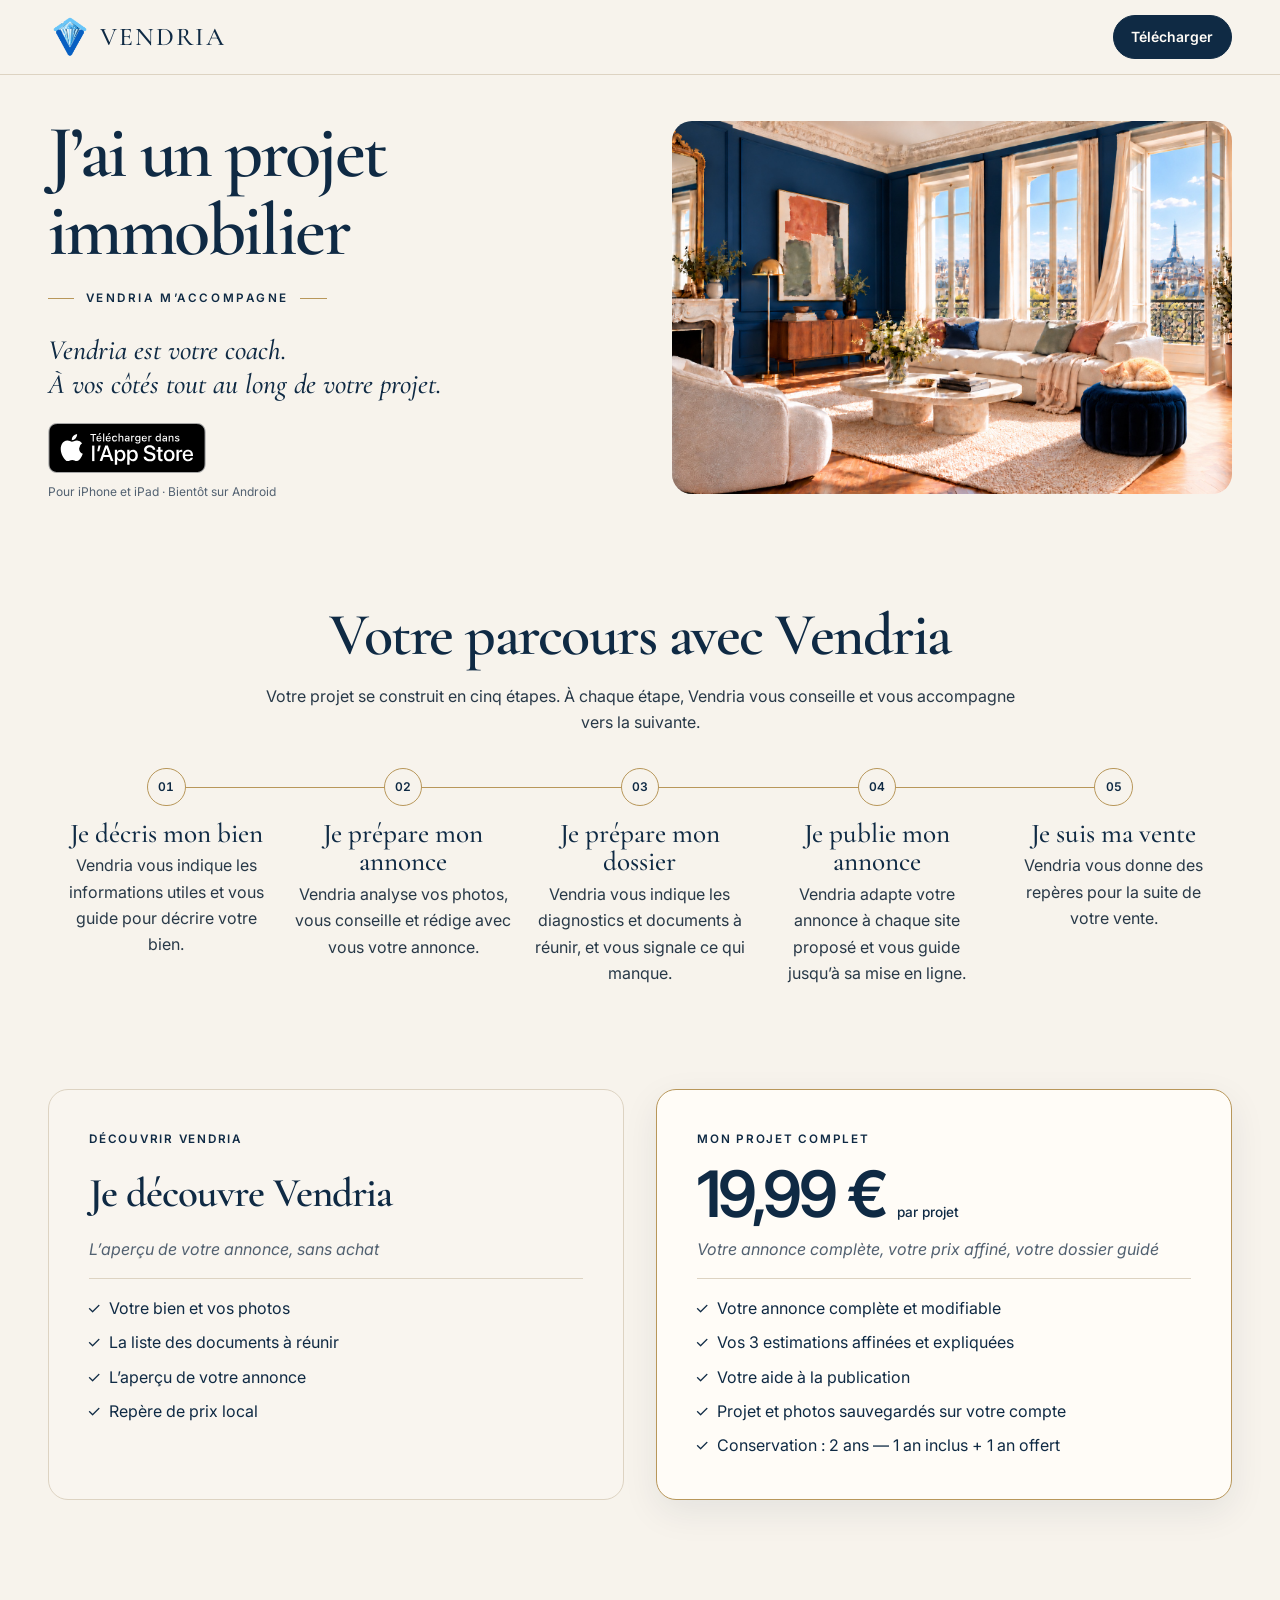
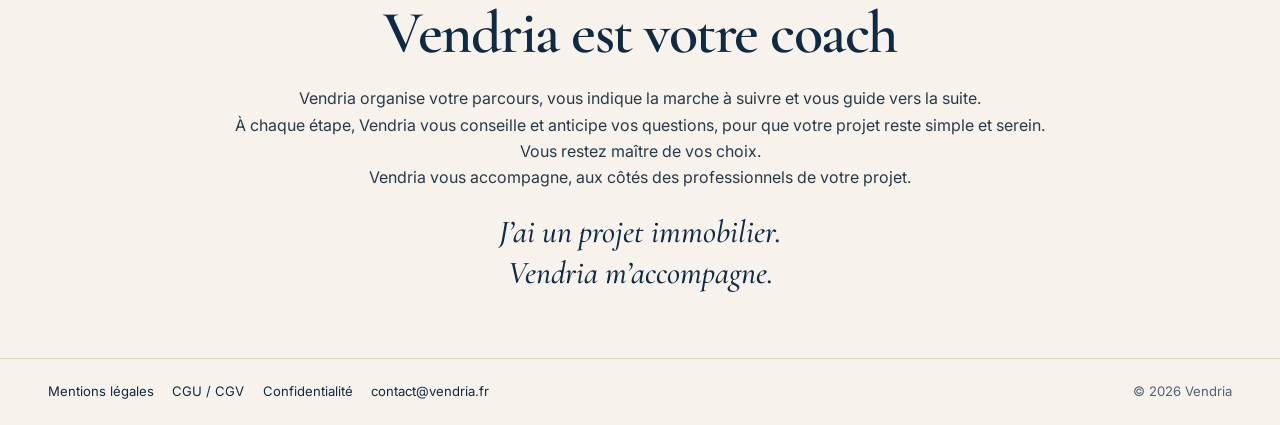
==== index.html @ ad941937 "Formules : harmoniser les promesses" ====
<!doctype html>
<html lang="fr">
<head>
  <meta charset="utf-8">
  <meta name="viewport" content="width=device-width, initial-scale=1">
  <meta name="description" content="Vendria est votre coach, à vos côtés tout au long de votre projet immobilier : description du bien, annonce, dossier et publication.">
  <title>Vendria · J’ai un projet immobilier, Vendria m’accompagne</title>
  <meta property="og:type" content="website">
  <meta property="og:title" content="Vendria · J’ai un projet immobilier, Vendria m’accompagne">
  <meta property="og:description" content="Vendria est votre coach, à vos côtés tout au long de votre projet immobilier : description du bien, annonce, dossier et publication.">
  <meta name="twitter:card" content="summary">
  <meta name="twitter:title" content="Vendria · J’ai un projet immobilier, Vendria m’accompagne">
  <meta name="twitter:description" content="Vendria est votre coach, à vos côtés tout au long de votre projet immobilier : description du bien, annonce, dossier et publication.">
  <link rel="icon" href="favicon.ico" sizes="any">
  <link rel="icon" type="image/png" sizes="32x32" href="favicon-32.png">
  <link rel="icon" type="image/png" sizes="180x180" href="favicon-180.png">
  <link rel="apple-touch-icon" sizes="180x180" href="apple-touch-icon.png">
  <link rel="stylesheet" href="style.css">
</head>
<body>
  <header class="site-header">
    <div class="shell header-inner">
      <a class="wordmark" href="index.html" aria-label="Vendria — Accueil"><img src="logo-vendria.png" width="44" height="44" alt=""><span>VENDRIA</span></a>
      <a class="download-link" href="https://apps.apple.com/fr/app/vendria-immobilier/id6817850161">Télécharger</a>
    </div>
  </header>

  <main>
    <section class="hero shell" aria-labelledby="hero-title">
      <div class="hero-copy">
        <h1 id="hero-title">J’ai un projet immobilier</h1>
        <p class="eyebrow hero-signature">Vendria m’accompagne</p>
        <p class="tagline">Vendria est votre coach.<br>À vos côtés tout au long de votre projet.</p>
        <a class="store-badge" href="https://apps.apple.com/fr/app/vendria-immobilier/id6817850161">
          <img src="app-store-fr.svg" width="158" height="50" alt="Télécharger dans l’App Store">
        </a>
        <p class="availability">Pour iPhone et iPad <span aria-hidden="true">·</span> Bientôt sur Android</p>
      </div>
      <img class="hero-photo" src="photo-accueil.jpg" width="1536" height="1024" alt="" fetchpriority="high">
    </section>

    <!-- Référentiel Vendria : ces 5 intitulés et phrases doivent rester identiques à ceux de l'application. Ne pas les modifier sur le site seul. -->
    <section class="shell steps" aria-labelledby="steps-title">
      <h2 id="steps-title">Votre parcours avec Vendria</h2>
      <p class="steps-intro">Votre projet se construit en cinq étapes. À chaque étape, Vendria vous conseille et vous accompagne vers la suivante.</p>
      <ol class="timeline" role="list">
        <li><span class="step-number" aria-hidden="true">01</span><h3>Je décris mon bien</h3><p>Vendria vous indique les informations utiles et vous guide pour décrire votre bien.</p></li>
        <li><span class="step-number" aria-hidden="true">02</span><h3>Je prépare mon annonce</h3><p>Vendria analyse vos photos, vous conseille et rédige avec vous votre annonce.</p></li>
        <li><span class="step-number" aria-hidden="true">03</span><h3>Je prépare mon dossier</h3><p>Vendria vous indique les diagnostics et documents à réunir, et vous signale ce qui manque.</p></li>
        <li><span class="step-number" aria-hidden="true">04</span><h3>Je publie mon annonce</h3><p>Vendria adapte votre annonce à chaque site proposé et vous guide jusqu’à sa mise en ligne.</p></li>
        <li><span class="step-number" aria-hidden="true">05</span><h3>Je suis ma vente</h3><p>Vendria vous donne des repères pour la suite de votre vente.</p></li>
      </ol>
    </section>

    <section class="shell offer" aria-label="Tarif">
      <div class="offer-card">
        <p class="eyebrow">Découvrir Vendria</p>
        <h2 class="offer-title">Je découvre Vendria</h2>
        <p class="offer-subtitle"><em>L’aperçu de votre annonce, sans achat</em></p>
        <ul class="offer-list" role="list">
          <li>Votre bien et vos photos</li>
          <li>La liste des documents à réunir</li>
          <li>L’aperçu de votre annonce</li>
          <li>Repère de prix local</li>
        </ul>
      </div>
      <div class="offer-card offer-card-premium">
        <p class="eyebrow">Mon projet complet</p>
        <h2 class="offer-title price">19,99&nbsp;€ <span>par projet</span></h2>
        <p class="offer-subtitle"><em>Votre annonce complète, votre prix affiné, votre dossier guidé</em></p>
        <ul class="offer-list" role="list">
          <li>Votre annonce complète et modifiable</li>
          <li>Vos 3 estimations affinées et expliquées</li>
          <li>Votre aide à la publication</li>
          <li>Projet et photos sauvegardés sur votre compte</li>
          <li>Conservation : 2 ans — 1 an inclus + 1 an offert</li>
        </ul>
      </div>
    </section>
    <section class="shell coach" aria-labelledby="coach-title">
      <h2 id="coach-title">Vendria est votre coach</h2>
      <p>Vendria organise votre parcours, vous indique la marche à suivre et vous guide vers la suite.<br>
      À chaque étape, Vendria vous conseille et anticipe vos questions, pour que votre projet reste simple et serein.<br>
      Vous restez maître de vos choix.<br>
      Vendria vous accompagne, aux côtés des professionnels de votre projet.</p>
      <p class="coach-signature">J’ai un projet immobilier.<br>Vendria m’accompagne.</p>
    </section>
  </main>

  <footer class="site-footer">
    <div class="shell footer-inner">
      <nav aria-label="Informations légales">
        <a href="mentions-legales.html">Mentions légales</a>
        <a href="cgu-cgv.html">CGU / CGV</a>
        <a href="confidentialite.html">Confidentialité</a>
        <a href="mailto:contact@vendria.fr">contact@vendria.fr</a>
      </nav>
      <p>© 2026 Vendria</p>
    </div>
  </footer>
</body>
</html>
---- style.css ----
@import url('https://fonts.googleapis.com/css2?family=Cormorant+Garamond:ital,wght@0,500;0,600;0,700;1,500&family=Inter:wght@400;500;600&display=swap');

@font-face { font-family: "Cormorant App"; src: url("assets/fonts/CormorantGaramond.ttf") format("truetype"); font-weight: 300 700; font-style: normal; font-display: swap; }

:root {
  color-scheme: light;
  --ivory: #f7f3ec;
  --paper: #fffcf7;
  --navy: #0f2a44;
  --ink: #283948;
  --muted: #526171;
  --gold: #b8975a;
  --line: #ddd3c2;
  --serif: "Cormorant Garamond", Georgia, serif;
  --sans: "Inter", system-ui, sans-serif;
  --radius: 1.25rem;
  --shadow: 0 12px 36px rgb(15 42 68 / 8%);
}

*, *::before, *::after { box-sizing: border-box; }

body {
  display: flex;
  min-height: 100vh;
  flex-direction: column;
  margin: 0;
  color: var(--ink);
  background: var(--ivory);
  font: 1rem/1.65 var(--sans);
}

main { flex: 1; }

h1, h2, h3 {
  margin: 0;
  color: var(--navy);
  font: 600 2rem/1.05 var(--serif);
}

h1 { font-size: clamp(2.65rem, 6vw, 4.65rem); letter-spacing: -.035em; text-wrap: balance; }
h2 { font-size: clamp(2.45rem, 5vw, 3.75rem); letter-spacing: -.025em; }
p { margin: 0; }

a {
  color: var(--navy);
  text-underline-offset: .2em;
}

a:focus-visible {
  outline: 2px solid var(--navy);
  outline-offset: 4px;
}

.shell {
  width: min(100% - 2rem, 74rem);
  margin-inline: auto;
}

.site-header { border-bottom: 1px solid var(--line); }

.header-inner, .footer-inner {
  display: flex;
  flex-wrap: wrap;
  align-items: center;
  justify-content: space-between;
  gap: .75rem 1.5rem;
}

.header-inner { min-height: 4.6rem; padding-block: .55rem; }

.wordmark {
  font: 700 2.45rem/1 var(--serif);
  letter-spacing: -.065em;
  text-decoration: none;
}

.download-link {
  display: inline-flex;
  align-items: center;
  min-height: 2.75rem;
  padding: .4rem 1.1rem;
  border: 1px solid var(--navy);
  border-radius: 999px;
  background: var(--navy);
  color: var(--paper);
  font-size: .875rem;
  font-weight: 600;
  text-decoration: none;
}

.download-link:hover { background: #214360; }

.hero {
  display: grid;
  gap: clamp(2rem, 5vw, 4.5rem);
  margin-top: clamp(1.25rem, 3vw, 2.75rem);
}

.hero-copy { min-width: 0; }

.hero-photo {
  display: block;
  width: 100%;
  height: auto;
  border-radius: var(--radius);
  background: #e7e0d5;
  aspect-ratio: auto 3 / 2;
}

.legal {
  border: 1px solid var(--line);
  border-radius: var(--radius);
  box-shadow: var(--shadow);
}

.eyebrow {
  display: flex;
  align-items: center;
  gap: .7rem;
  margin-bottom: .8rem;
  color: var(--navy);
  font-size: .73rem;
  font-weight: 600;
  letter-spacing: .15em;
  text-transform: uppercase;
}

.eyebrow::before, .hero-signature::after {
  content: "";
  width: 1.65rem;
  height: 1px;
  background: var(--gold);
}

.hero-signature {
  margin-top: 1.25rem;
  letter-spacing: .22em;
}

.offer-card .eyebrow::before { content: none; }

.tagline {
  max-width: 37ch;
  margin: 1.5rem 0 1.35rem;
  font: italic 500 clamp(1.35rem, 2.5vw, 1.75rem)/1.23 var(--serif);
  color: var(--navy);
}

.store-badge {
  display: inline-flex;
  vertical-align: top;
  border-radius: .45rem;
}

.store-badge img { display: block; object-fit: contain; }

.availability { margin-top: .55rem; color: var(--muted); font-size: .75rem; }

.steps, .offer { margin-block: clamp(3.25rem, 8vw, 6.5rem); }

.timeline {
  display: grid;
  list-style: none;
  margin: 1.75rem 0 0;
  padding: 0;
}

.timeline li {
  position: relative;
  min-width: 0;
  min-height: 4.75rem;
  padding: .05rem 0 1.25rem 3.25rem;
}

.timeline li:not(:last-child)::before {
  content: "";
  position: absolute;
  top: 1.2rem;
  bottom: -1.2rem;
  left: 1.2rem;
  width: 1px;
  background: var(--gold);
}

.step-number {
  position: absolute;
  top: 0;
  left: 0;
  display: grid;
  place-items: center;
  width: 2.4rem;
  height: 2.4rem;
  border: 1px solid var(--gold);
  border-radius: 50%;
  background: var(--ivory);
  color: var(--navy);
  font-size: .75rem;
  font-weight: 600;
  font-variant-numeric: tabular-nums;
}

.timeline h3 { font-size: 1.7rem; }
.timeline p { margin-top: .25rem; color: var(--muted); font-size: .875rem; }

.offer {
  display: grid;
  gap: clamp(1rem, 2.5vw, 2rem);
}

.offer-card {
  padding: clamp(1.25rem, 4vw, 2.5rem);
  border: 1px solid var(--line);
  border-radius: var(--radius);
  background: rgb(255 252 247 / 25%);
}

.offer-card-premium {
  border-color: var(--gold);
  background: var(--paper);
  box-shadow: var(--shadow);
}

.offer-title { font-size: clamp(2rem, 3.2vw, 2.8rem); }

.price {
  font: 600 clamp(2.8rem, 6vw, 4rem)/1 var(--sans);
  letter-spacing: -.045em;
}

.price { font-variant-numeric: lining-nums; }

.price span { font: 500 .85rem var(--sans); letter-spacing: 0; }

.offer-subtitle { margin-top: .6rem; }
.offer-subtitle em { color: var(--muted); }

.offer-list {
  display: grid;
  gap: .5rem;
  margin: 1rem 0 0;
  padding: 1rem 0 0 1.25rem;
  border-top: 1px solid var(--line);
  color: var(--navy);
  list-style-type: "✓ ";
}

.offer-detail { margin-top: 1rem; color: var(--muted); }

.site-footer { border-top: 1px solid var(--line); }

.footer-inner {
  padding-block: 1.4rem;
  color: var(--muted);
  font-size: .82rem;
}

.footer-inner nav { display: flex; flex-wrap: wrap; gap: .4rem 1.15rem; }
.footer-inner a { text-decoration: none; }
.footer-inner a:hover, .footer-inner [aria-current="page"] { text-decoration: underline; }

.legal {
  width: min(100% - 2rem, 53rem);
  margin: clamp(1.25rem, 5vw, 4rem) auto clamp(3rem, 7vw, 5rem);
  padding: clamp(1.25rem, 5vw, 3.75rem);
  background: var(--paper);
  overflow-wrap: anywhere;
}

.legal h1 { font-size: clamp(2.4rem, 6vw, 4rem); }
.legal h2 {
  margin: 2rem 0 .6rem;
  padding-top: 1rem;
  border-top: 1px solid var(--line);
  font-size: clamp(1.7rem, 4vw, 2.2rem);
}

.legal p + p, .legal h1 + p { margin-top: .75rem; }
.legal li + li { margin-top: .5rem; }
.legal ol, .legal ul { padding-inline-start: 1.35rem; }
.legal address { font-style: normal; }
.legal .date { color: var(--muted); font: italic 500 1.35rem/1.25 var(--serif); }

@media (min-width: 54rem) {
  .shell { width: min(100% - 4rem, 74rem); }

  .hero {
    grid-template-columns: repeat(2, minmax(0, 1fr));
    align-items: center;
  }

  .timeline { grid-template-columns: repeat(5, minmax(0, 1fr)); margin-top: 2rem; }
  .timeline li { padding: 3.25rem .65rem 0 0; }
  .timeline li:not(:last-child)::before { inset: 1.2rem -1.2rem auto 1.2rem; width: auto; height: 1px; }
  .offer { grid-template-columns: repeat(2, minmax(0, 1fr)); }

  .offer-title { min-height: 4rem; align-content: center; }
}

/* Marque identique à la signature de l’application. */
.wordmark { display: inline-flex; align-items: center; gap: 8px; font: 500 1.6rem/1 "Cormorant App", Georgia, serif; letter-spacing: 2px; }
.wordmark img { display: block; object-fit: contain; }
.steps { text-align: center; }
.steps-intro { max-width: 48rem; margin: 1rem auto 0; }
.timeline h3 { font-weight: 500; }
.timeline p { font-weight: 400; font-size: 1rem; color: var(--ink); }
.coach { text-align: center; max-width: 52rem; margin-block: 3rem 4rem; }
.coach > p { margin-top: 1.25rem; }
.coach-signature { font: italic 500 clamp(1.5rem, 3vw, 2rem)/1.3 var(--serif); color: var(--navy); }
@media (min-width: 54rem) {
  .timeline li { padding-inline: .65rem; }
  .step-number { left: calc(50% - 1.2rem); }
  .timeline li:not(:last-child)::before { left: 50%; right: -50%; }
}
@media (max-width: 53.999rem) {
  .timeline { max-width: 34rem; margin-inline: auto; }
  .timeline li { padding-left: 0; padding-top: 3.25rem; padding-bottom: 1.75rem; }
  .step-number { left: calc(50% - 1.2rem); }
  .timeline li:not(:last-child)::before { content: none; }
}
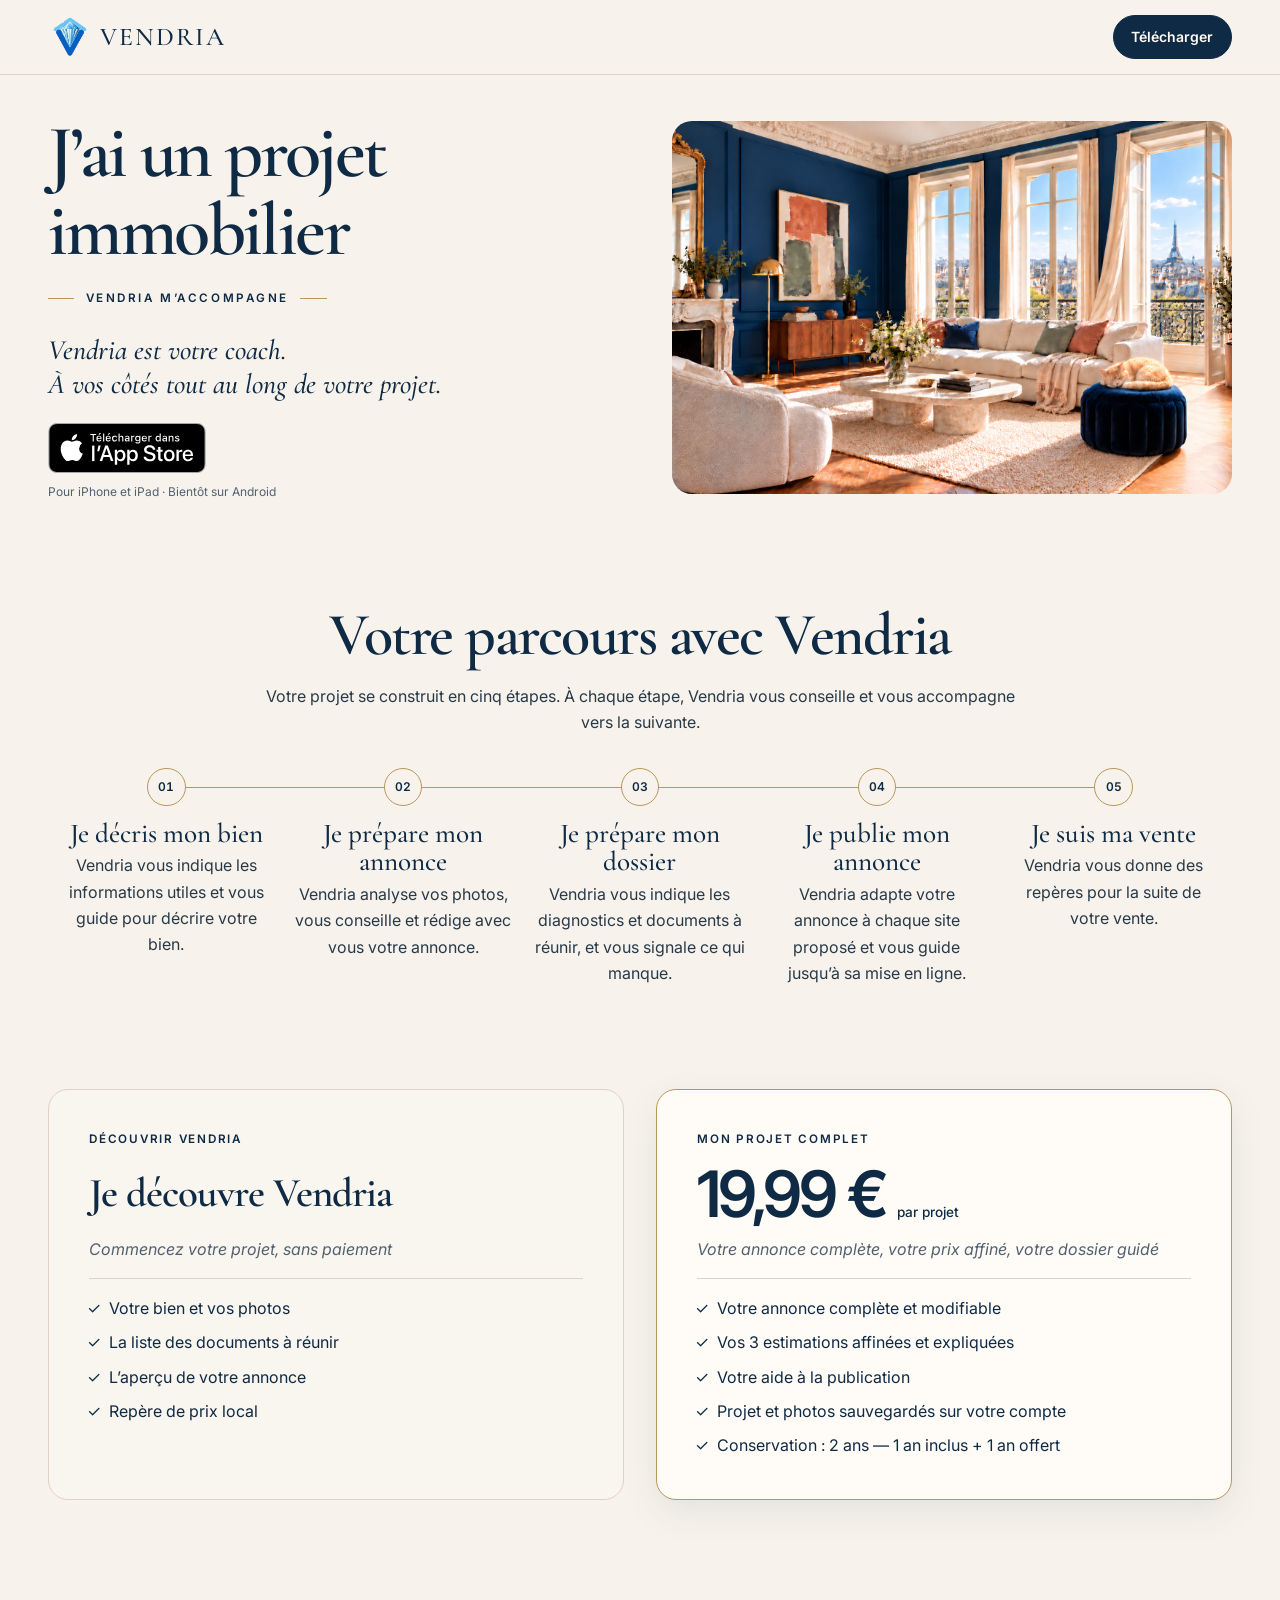
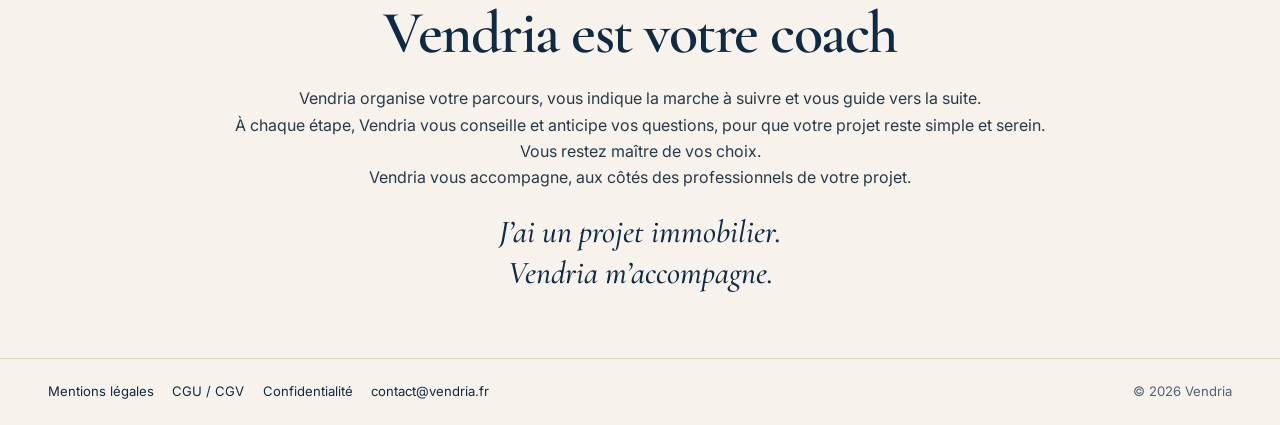
==== commit c444ce3c: "Formules : présenter le démarrage sans paiement" ====
--- a/index.html
+++ b/index.html
@@ -56,7 +56,7 @@
       <div class="offer-card">
         <p class="eyebrow">Découvrir Vendria</p>
         <h2 class="offer-title">Je découvre Vendria</h2>
-        <p class="offer-subtitle"><em>L’aperçu de votre annonce, sans achat</em></p>
+        <p class="offer-subtitle"><em>Commencez votre projet, sans paiement</em></p>
         <ul class="offer-list" role="list">
           <li>Votre bien et vos photos</li>
           <li>La liste des documents à réunir</li>
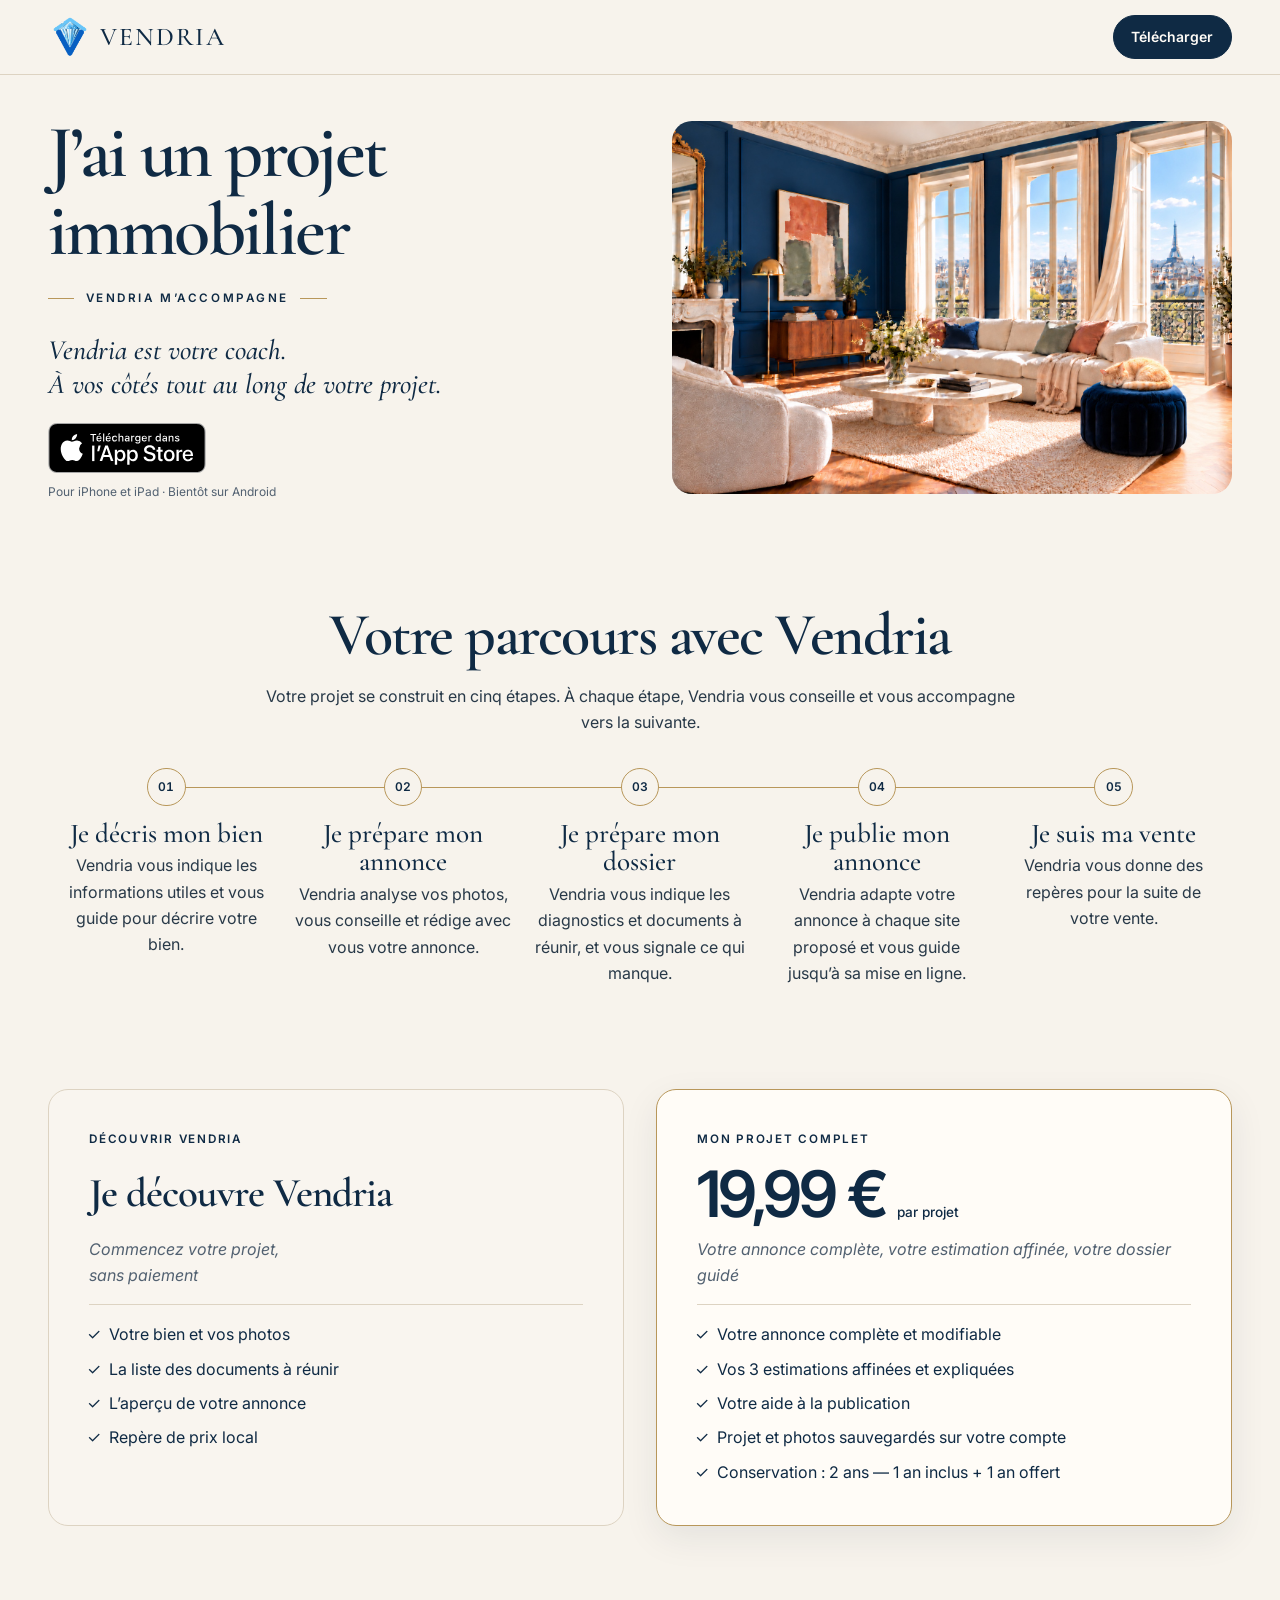
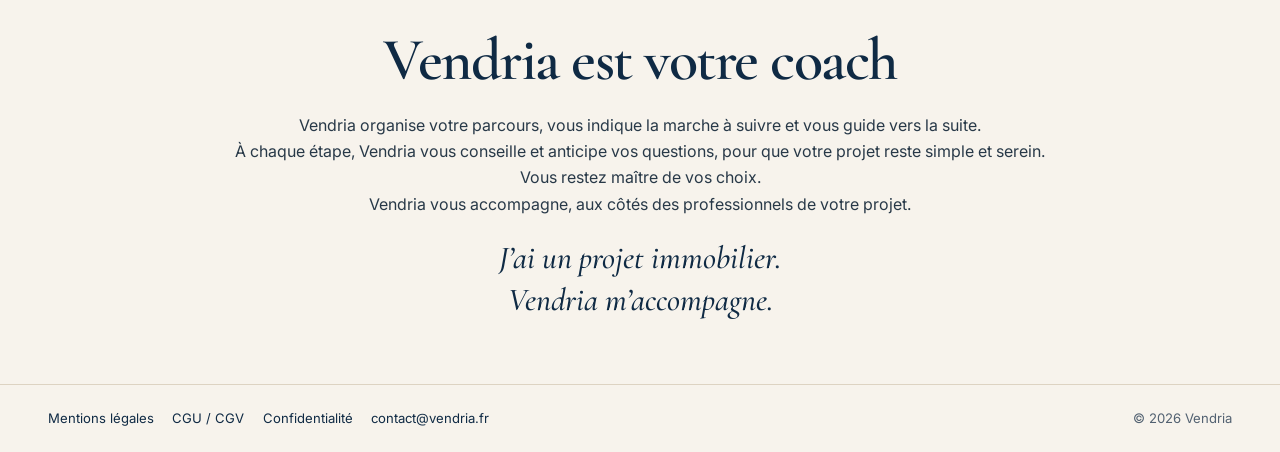
==== commit 2d8d3fb8: "Formules : préciser les textes et leur mise en page" ====
--- a/index.html
+++ b/index.html
@@ -56,7 +56,7 @@
       <div class="offer-card">
         <p class="eyebrow">Découvrir Vendria</p>
         <h2 class="offer-title">Je découvre Vendria</h2>
-        <p class="offer-subtitle"><em>Commencez votre projet, sans paiement</em></p>
+        <p class="offer-subtitle"><em>Commencez votre projet,<br>sans paiement</em></p>
         <ul class="offer-list" role="list">
           <li>Votre bien et vos photos</li>
           <li>La liste des documents à réunir</li>
@@ -67,7 +67,7 @@
       <div class="offer-card offer-card-premium">
         <p class="eyebrow">Mon projet complet</p>
         <h2 class="offer-title price">19,99&nbsp;€ <span>par projet</span></h2>
-        <p class="offer-subtitle"><em>Votre annonce complète, votre prix affiné, votre dossier guidé</em></p>
+        <p class="offer-subtitle"><em>Votre annonce complète, votre estimation affinée, votre dossier guidé</em></p>
         <ul class="offer-list" role="list">
           <li>Votre annonce complète et modifiable</li>
           <li>Vos 3 estimations affinées et expliquées</li>
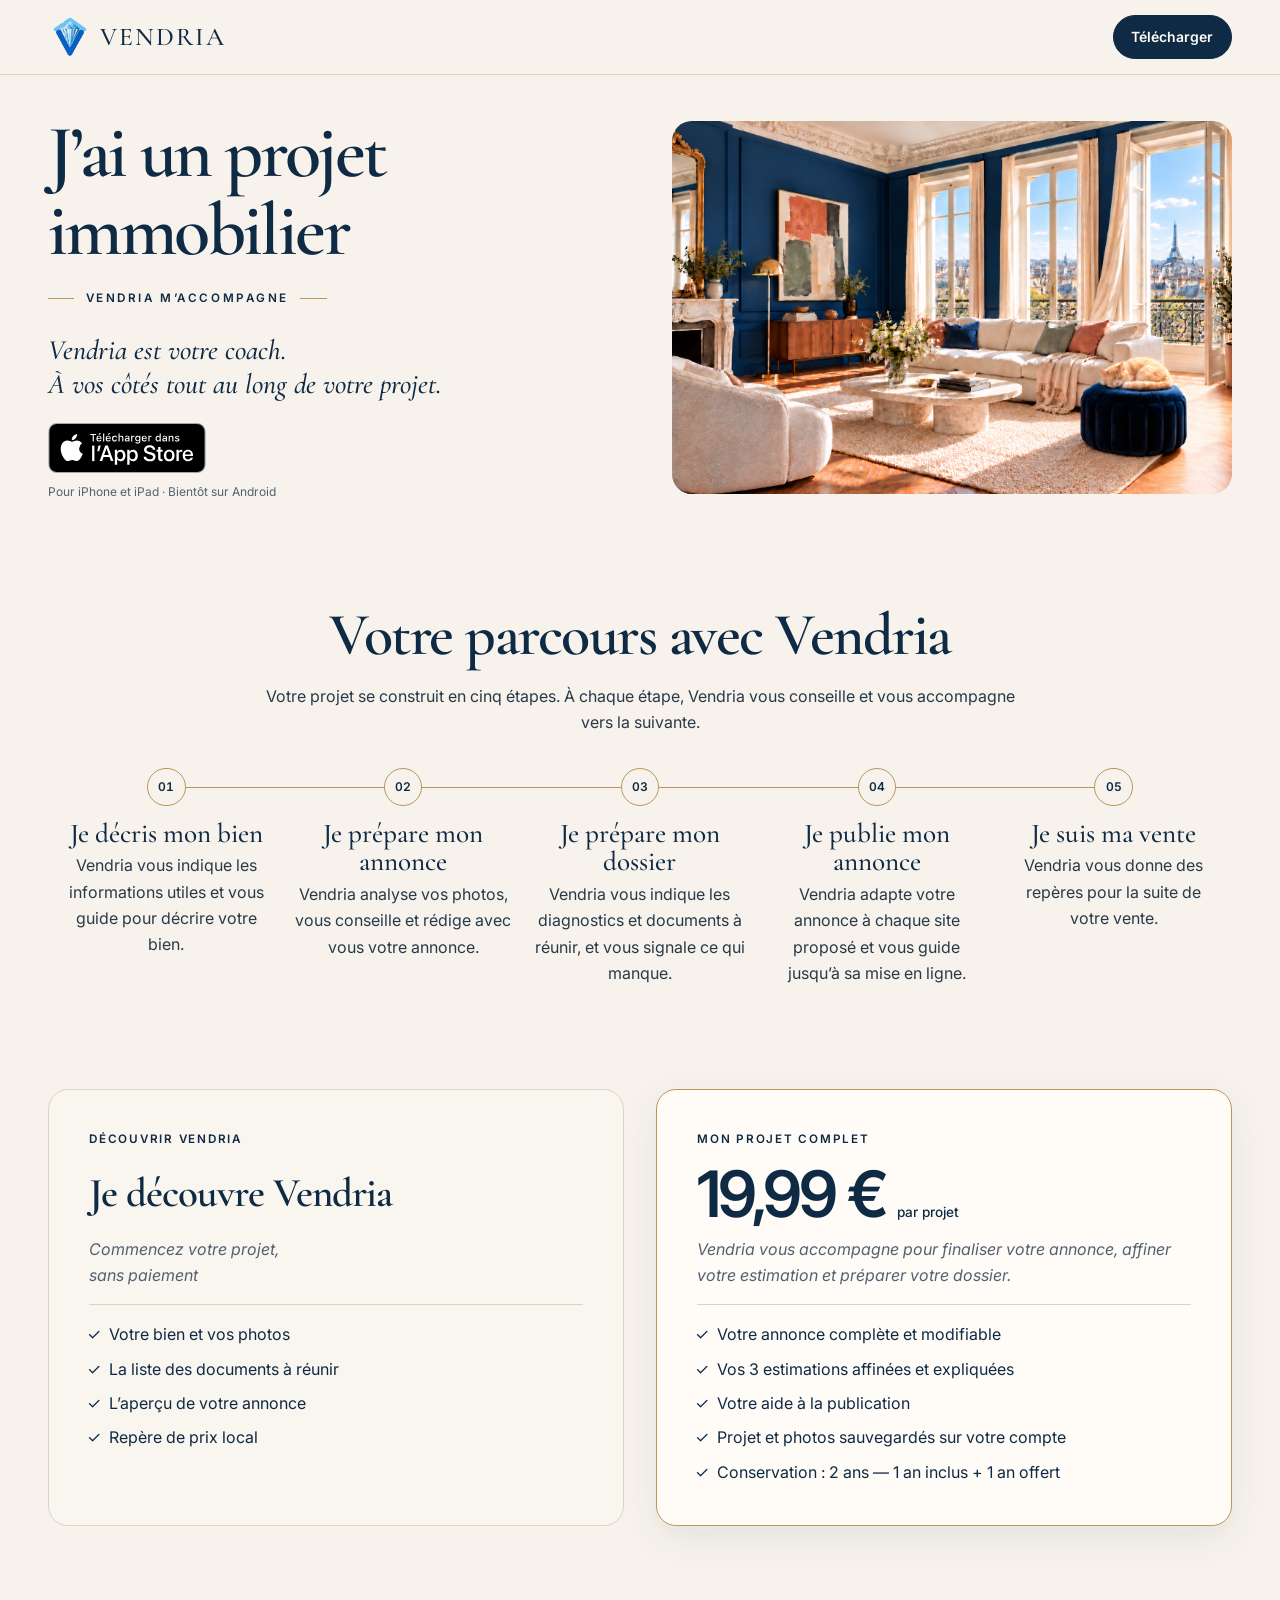
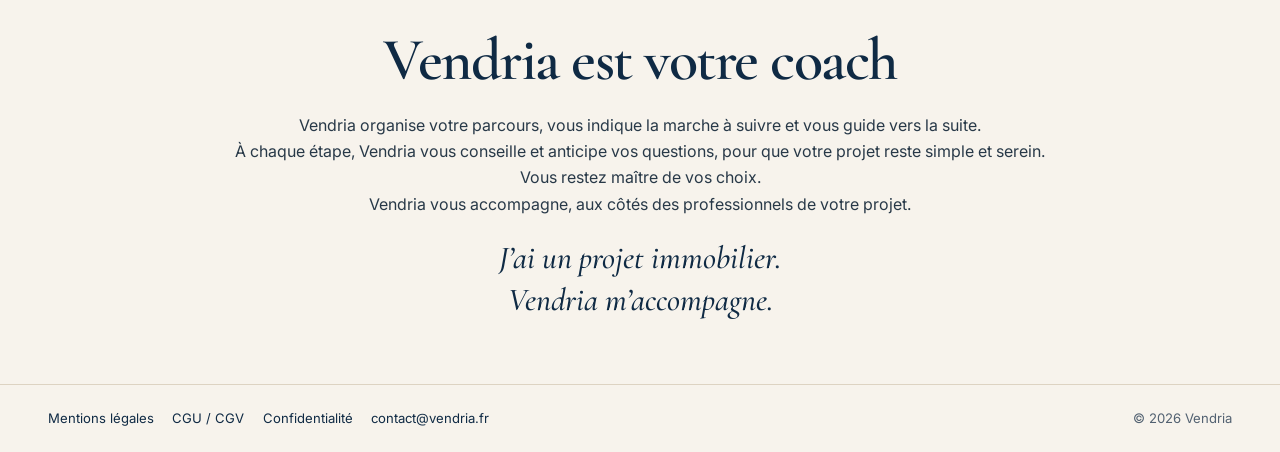
==== commit 849a528d: "1. Harmoniser la promesse de Mon projet complet" ====
--- a/index.html
+++ b/index.html
@@ -67,7 +67,7 @@
       <div class="offer-card offer-card-premium">
         <p class="eyebrow">Mon projet complet</p>
         <h2 class="offer-title price">19,99&nbsp;€ <span>par projet</span></h2>
-        <p class="offer-subtitle"><em>Votre annonce complète, votre estimation affinée, votre dossier guidé</em></p>
+        <p class="offer-subtitle"><em>Vendria vous accompagne pour finaliser votre annonce, affiner votre estimation et préparer votre dossier.</em></p>
         <ul class="offer-list" role="list">
           <li>Votre annonce complète et modifiable</li>
           <li>Vos 3 estimations affinées et expliquées</li>
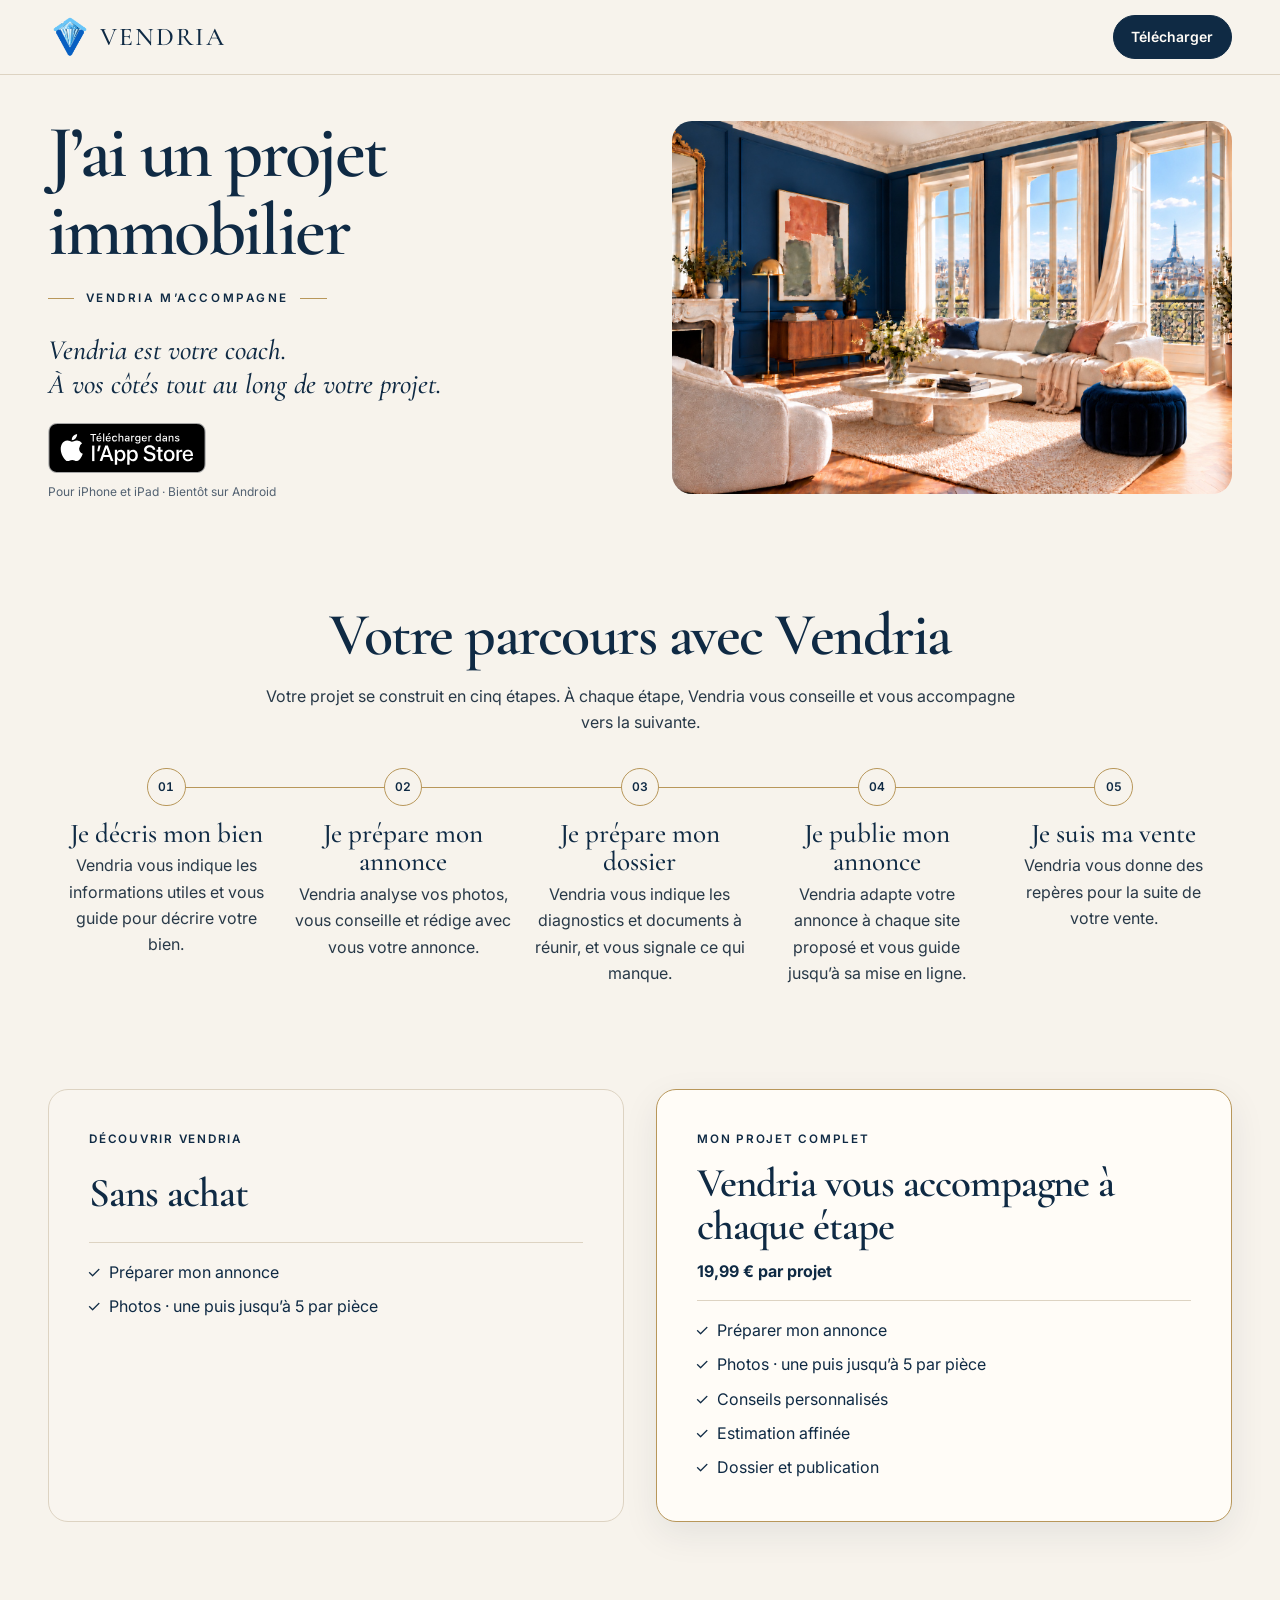
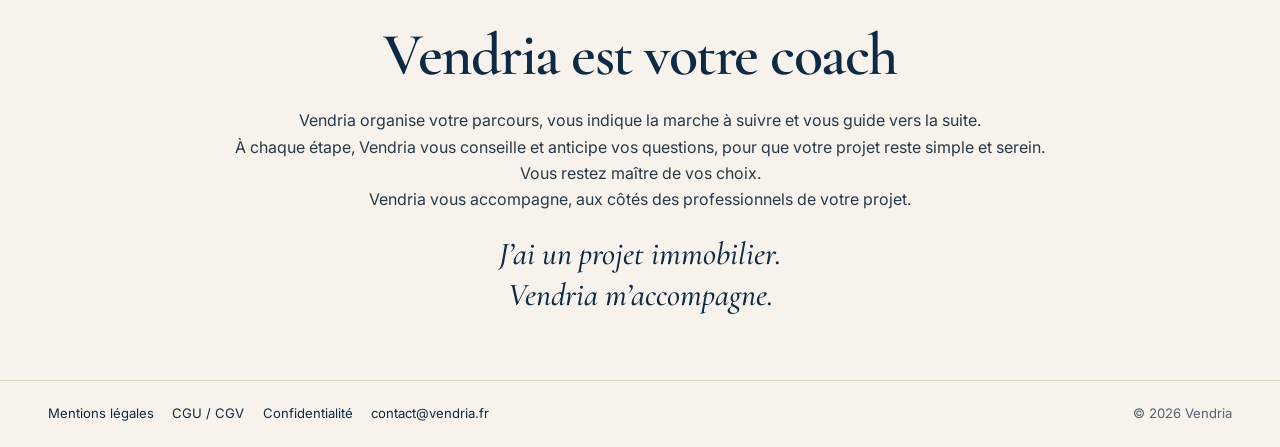
==== commit 8dcf4609: "1. Aligner les cartes des formules sur l’app" ====
--- a/index.html
+++ b/index.html
@@ -55,25 +55,22 @@
     <section class="shell offer" aria-label="Tarif">
       <div class="offer-card">
         <p class="eyebrow">Découvrir Vendria</p>
-        <h2 class="offer-title">Je découvre Vendria</h2>
-        <p class="offer-subtitle"><em>Commencez votre projet,<br>sans paiement</em></p>
+        <h2 class="offer-title">Sans achat</h2>
         <ul class="offer-list" role="list">
-          <li>Votre bien et vos photos</li>
-          <li>La liste des documents à réunir</li>
-          <li>L’aperçu de votre annonce</li>
-          <li>Repère de prix local</li>
+          <li>Préparer mon annonce</li>
+          <li>Photos · une puis jusqu’à 5 par pièce</li>
         </ul>
       </div>
       <div class="offer-card offer-card-premium">
         <p class="eyebrow">Mon projet complet</p>
-        <h2 class="offer-title price">19,99&nbsp;€ <span>par projet</span></h2>
-        <p class="offer-subtitle"><em>Vendria vous accompagne pour finaliser votre annonce, affiner votre estimation et préparer votre dossier.</em></p>
+        <h2 class="offer-title">Vendria vous accompagne à chaque étape</h2>
+        <p class="offer-price">19,99&nbsp;€ par projet</p>
         <ul class="offer-list" role="list">
-          <li>Votre annonce complète et modifiable</li>
-          <li>Vos 3 estimations affinées et expliquées</li>
-          <li>Votre aide à la publication</li>
-          <li>Projet et photos sauvegardés sur votre compte</li>
-          <li>Conservation : 2 ans — 1 an inclus + 1 an offert</li>
+          <li>Préparer mon annonce</li>
+          <li>Photos · une puis jusqu’à 5 par pièce</li>
+          <li>Conseils personnalisés</li>
+          <li>Estimation affinée</li>
+          <li>Dossier et publication</li>
         </ul>
       </div>
     </section>
--- a/style.css
+++ b/style.css
@@ -222,14 +222,12 @@
 
 .offer-title { font-size: clamp(2rem, 3.2vw, 2.8rem); }
 
-.price {
-  font: 600 clamp(2.8rem, 6vw, 4rem)/1 var(--sans);
-  letter-spacing: -.045em;
-}
-
-.price { font-variant-numeric: lining-nums; }
-
-.price span { font: 500 .85rem var(--sans); letter-spacing: 0; }
+.offer-price {
+  margin-top: .6rem;
+  color: var(--navy);
+  font-weight: 700;
+  font-variant-numeric: lining-nums;
+}
 
 .offer-subtitle { margin-top: .6rem; }
 .offer-subtitle em { color: var(--muted); }
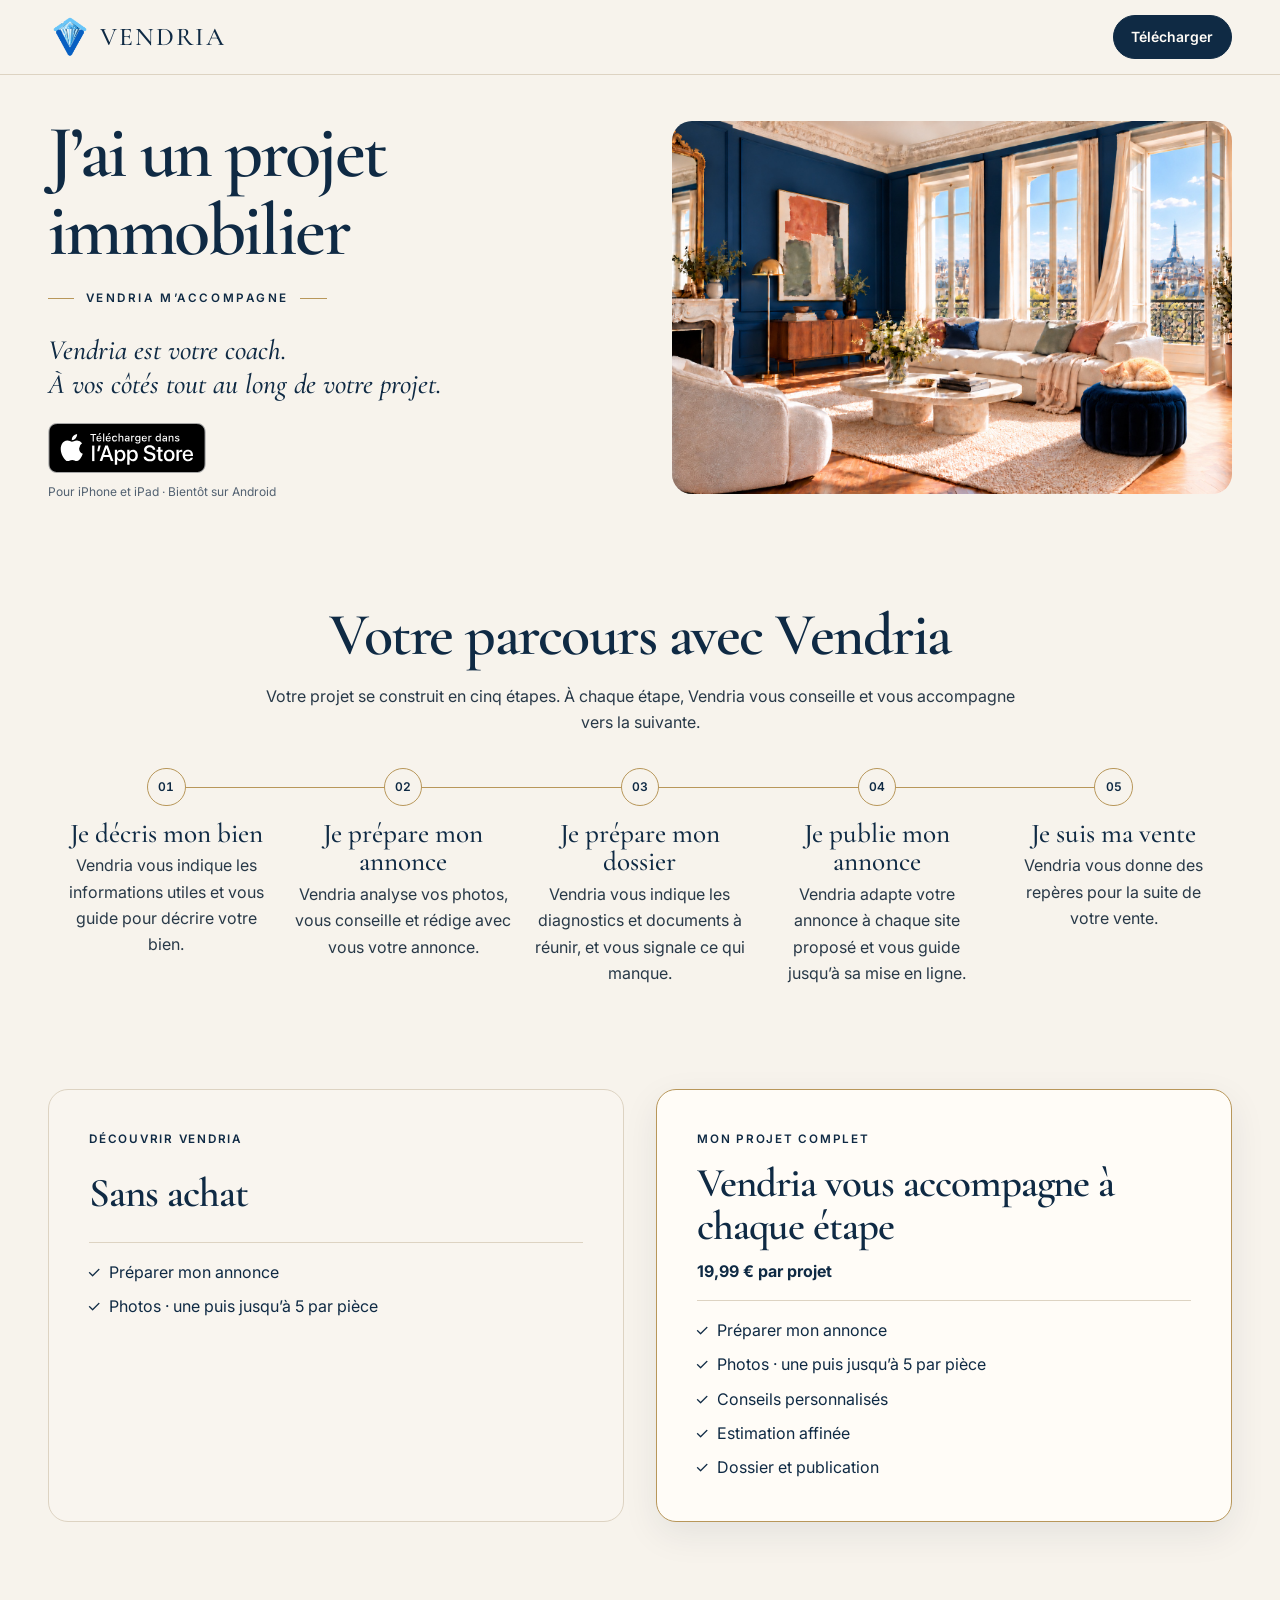
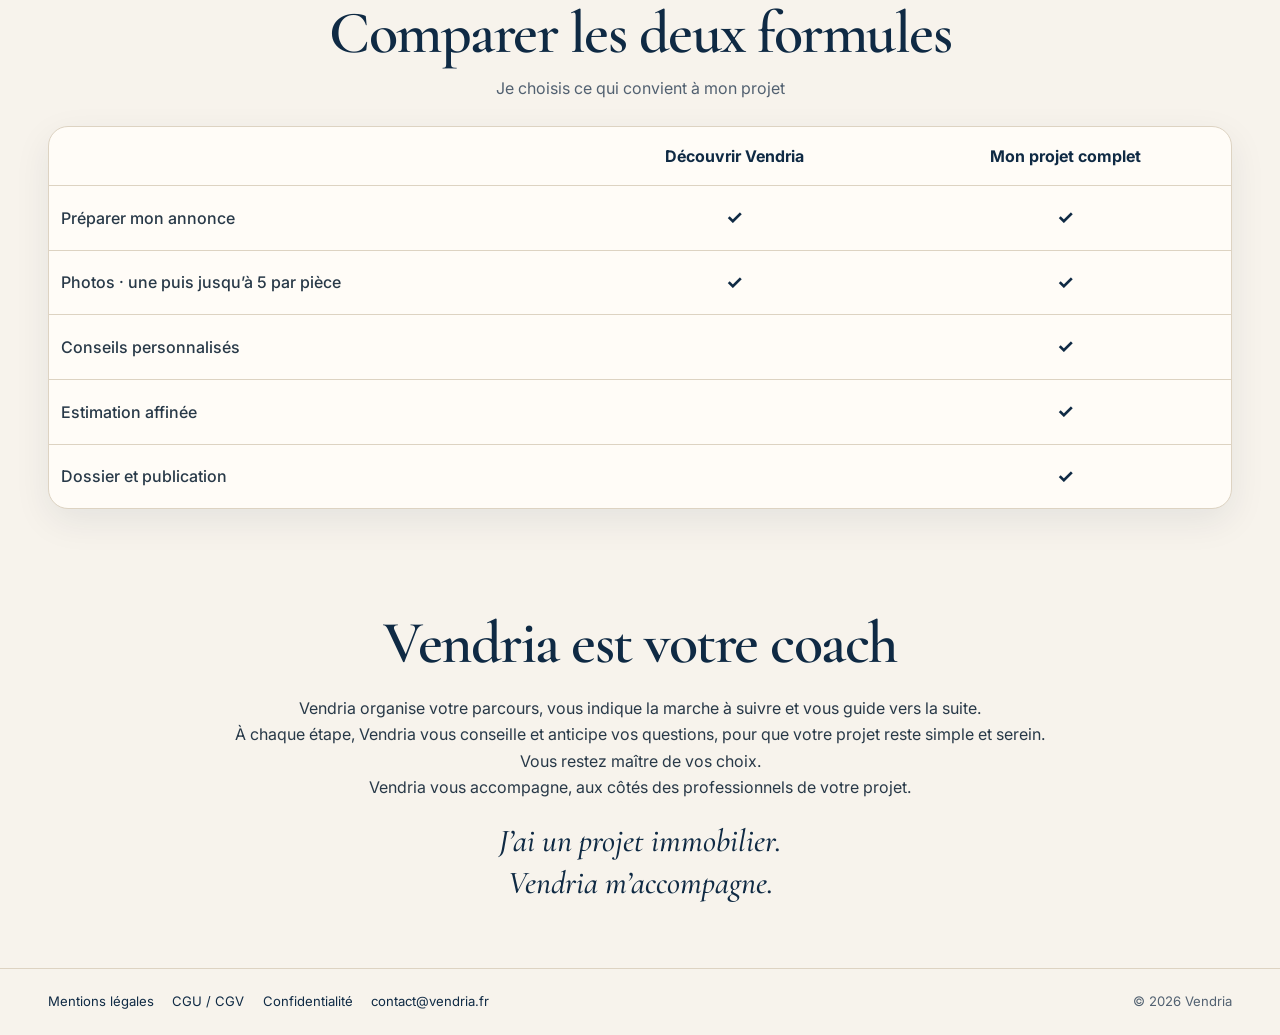
==== commit f5c0a106: "2. Ajouter la comparaison côte à côte des formules" ====
--- a/index.html
+++ b/index.html
@@ -73,6 +73,28 @@
           <li>Dossier et publication</li>
         </ul>
       </div>
+      <div class="offer-comparison">
+        <h2>Comparer les deux formules</h2>
+        <p class="comparison-subtitle">Je choisis ce qui convient à mon projet</p>
+        <div class="comparison-scroll" tabindex="0" role="region" aria-label="Comparaison des formules">
+          <table class="comparison-table">
+            <thead>
+              <tr>
+                <th scope="col"><span class="visually-hidden">Fonctionnalité</span></th>
+                <th scope="col">Découvrir Vendria</th>
+                <th scope="col">Mon projet complet</th>
+              </tr>
+            </thead>
+            <tbody>
+              <tr><th scope="row">Préparer mon annonce</th><td aria-label="Inclus">✓</td><td aria-label="Inclus">✓</td></tr>
+              <tr><th scope="row">Photos · une puis jusqu’à 5 par pièce</th><td aria-label="Inclus">✓</td><td aria-label="Inclus">✓</td></tr>
+              <tr><th scope="row">Conseils personnalisés</th><td></td><td aria-label="Inclus">✓</td></tr>
+              <tr><th scope="row">Estimation affinée</th><td></td><td aria-label="Inclus">✓</td></tr>
+              <tr><th scope="row">Dossier et publication</th><td></td><td aria-label="Inclus">✓</td></tr>
+            </tbody>
+          </table>
+        </div>
+      </div>
     </section>
     <section class="shell coach" aria-labelledby="coach-title">
       <h2 id="coach-title">Vendria est votre coach</h2>
--- a/style.css
+++ b/style.css
@@ -243,6 +243,47 @@
 }
 
 .offer-detail { margin-top: 1rem; color: var(--muted); }
+
+.offer-comparison {
+  grid-column: 1 / -1;
+  margin-top: clamp(1.5rem, 4vw, 3rem);
+  text-align: center;
+}
+
+.comparison-subtitle { margin-top: .65rem; color: var(--muted); }
+
+.comparison-scroll {
+  margin-top: 1.5rem;
+  overflow-x: auto;
+  border: 1px solid var(--line);
+  border-radius: var(--radius);
+  background: var(--paper);
+  box-shadow: var(--shadow);
+}
+
+.comparison-table {
+  width: 100%;
+  min-width: 38rem;
+  border-collapse: collapse;
+  text-align: center;
+}
+
+.comparison-table th, .comparison-table td { padding: 1rem .75rem; }
+.comparison-table thead th { color: var(--navy); }
+.comparison-table tbody tr { border-top: 1px solid var(--line); }
+.comparison-table tbody th { width: 44%; color: var(--ink); font-weight: 500; text-align: left; }
+.comparison-table td { width: 28%; color: var(--navy); font-size: 1.2rem; font-weight: 700; }
+
+.visually-hidden {
+  position: absolute;
+  width: 1px;
+  height: 1px;
+  padding: 0;
+  overflow: hidden;
+  clip: rect(0, 0, 0, 0);
+  white-space: nowrap;
+  border: 0;
+}
 
 .site-footer { border-top: 1px solid var(--line); }
 
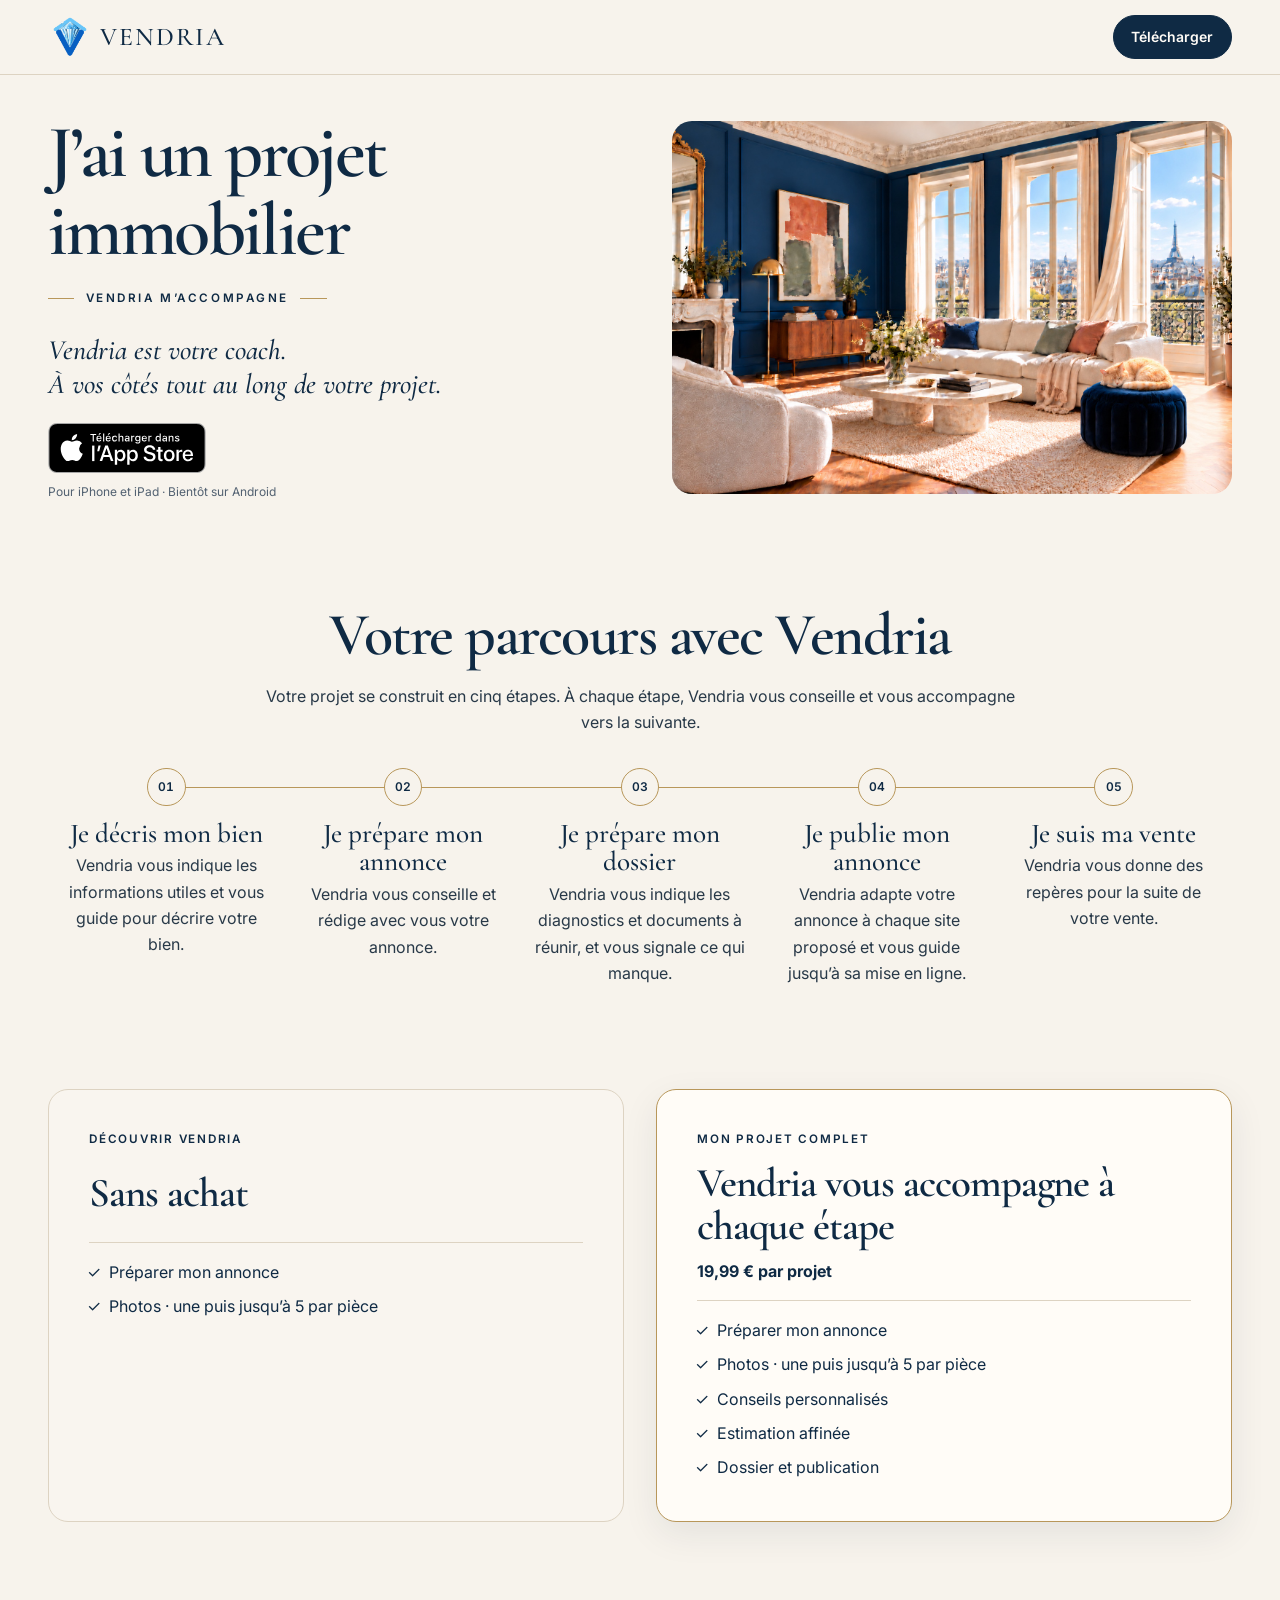
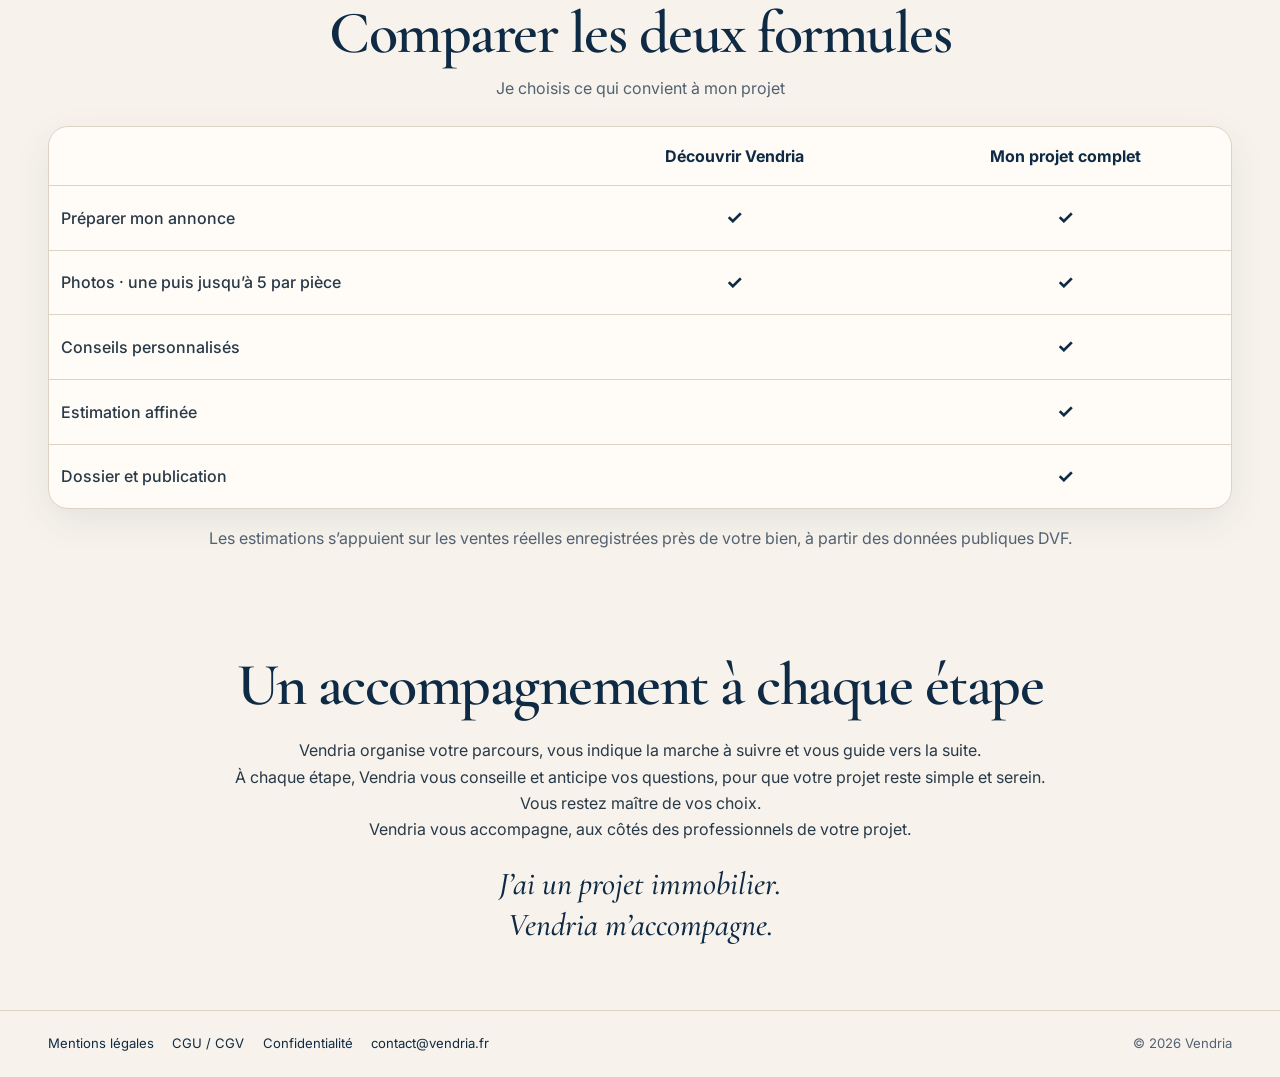
==== commit 74e8de27: "4. Ajuster les promesses au service disponible" ====
--- a/index.html
+++ b/index.html
@@ -3,14 +3,14 @@
 <head>
   <meta charset="utf-8">
   <meta name="viewport" content="width=device-width, initial-scale=1">
-  <meta name="description" content="Vendria est votre coach, à vos côtés tout au long de votre projet immobilier : description du bien, annonce, dossier et publication.">
+  <meta name="description" content="Vendria vous accompagne tout au long de votre projet immobilier : description du bien, annonce, dossier et publication.">
   <title>Vendria · J’ai un projet immobilier, Vendria m’accompagne</title>
   <meta property="og:type" content="website">
   <meta property="og:title" content="Vendria · J’ai un projet immobilier, Vendria m’accompagne">
-  <meta property="og:description" content="Vendria est votre coach, à vos côtés tout au long de votre projet immobilier : description du bien, annonce, dossier et publication.">
+  <meta property="og:description" content="Vendria vous accompagne tout au long de votre projet immobilier : description du bien, annonce, dossier et publication.">
   <meta name="twitter:card" content="summary">
   <meta name="twitter:title" content="Vendria · J’ai un projet immobilier, Vendria m’accompagne">
-  <meta name="twitter:description" content="Vendria est votre coach, à vos côtés tout au long de votre projet immobilier : description du bien, annonce, dossier et publication.">
+  <meta name="twitter:description" content="Vendria vous accompagne tout au long de votre projet immobilier : description du bien, annonce, dossier et publication.">
   <link rel="icon" href="favicon.ico" sizes="any">
   <link rel="icon" type="image/png" sizes="32x32" href="favicon-32.png">
   <link rel="icon" type="image/png" sizes="180x180" href="favicon-180.png">
@@ -45,7 +45,7 @@
       <p class="steps-intro">Votre projet se construit en cinq étapes. À chaque étape, Vendria vous conseille et vous accompagne vers la suivante.</p>
       <ol class="timeline" role="list">
         <li><span class="step-number" aria-hidden="true">01</span><h3>Je décris mon bien</h3><p>Vendria vous indique les informations utiles et vous guide pour décrire votre bien.</p></li>
-        <li><span class="step-number" aria-hidden="true">02</span><h3>Je prépare mon annonce</h3><p>Vendria analyse vos photos, vous conseille et rédige avec vous votre annonce.</p></li>
+        <li><span class="step-number" aria-hidden="true">02</span><h3>Je prépare mon annonce</h3><p>Vendria vous conseille et rédige avec vous votre annonce.</p></li>
         <li><span class="step-number" aria-hidden="true">03</span><h3>Je prépare mon dossier</h3><p>Vendria vous indique les diagnostics et documents à réunir, et vous signale ce qui manque.</p></li>
         <li><span class="step-number" aria-hidden="true">04</span><h3>Je publie mon annonce</h3><p>Vendria adapte votre annonce à chaque site proposé et vous guide jusqu’à sa mise en ligne.</p></li>
         <li><span class="step-number" aria-hidden="true">05</span><h3>Je suis ma vente</h3><p>Vendria vous donne des repères pour la suite de votre vente.</p></li>
@@ -94,10 +94,11 @@
             </tbody>
           </table>
         </div>
+        <p class="offer-detail">Les estimations s’appuient sur les ventes réelles enregistrées près de votre bien, à partir des données publiques DVF.</p>
       </div>
     </section>
     <section class="shell coach" aria-labelledby="coach-title">
-      <h2 id="coach-title">Vendria est votre coach</h2>
+      <h2 id="coach-title">Un accompagnement à chaque étape</h2>
       <p>Vendria organise votre parcours, vous indique la marche à suivre et vous guide vers la suite.<br>
       À chaque étape, Vendria vous conseille et anticipe vos questions, pour que votre projet reste simple et serein.<br>
       Vous restez maître de vos choix.<br>
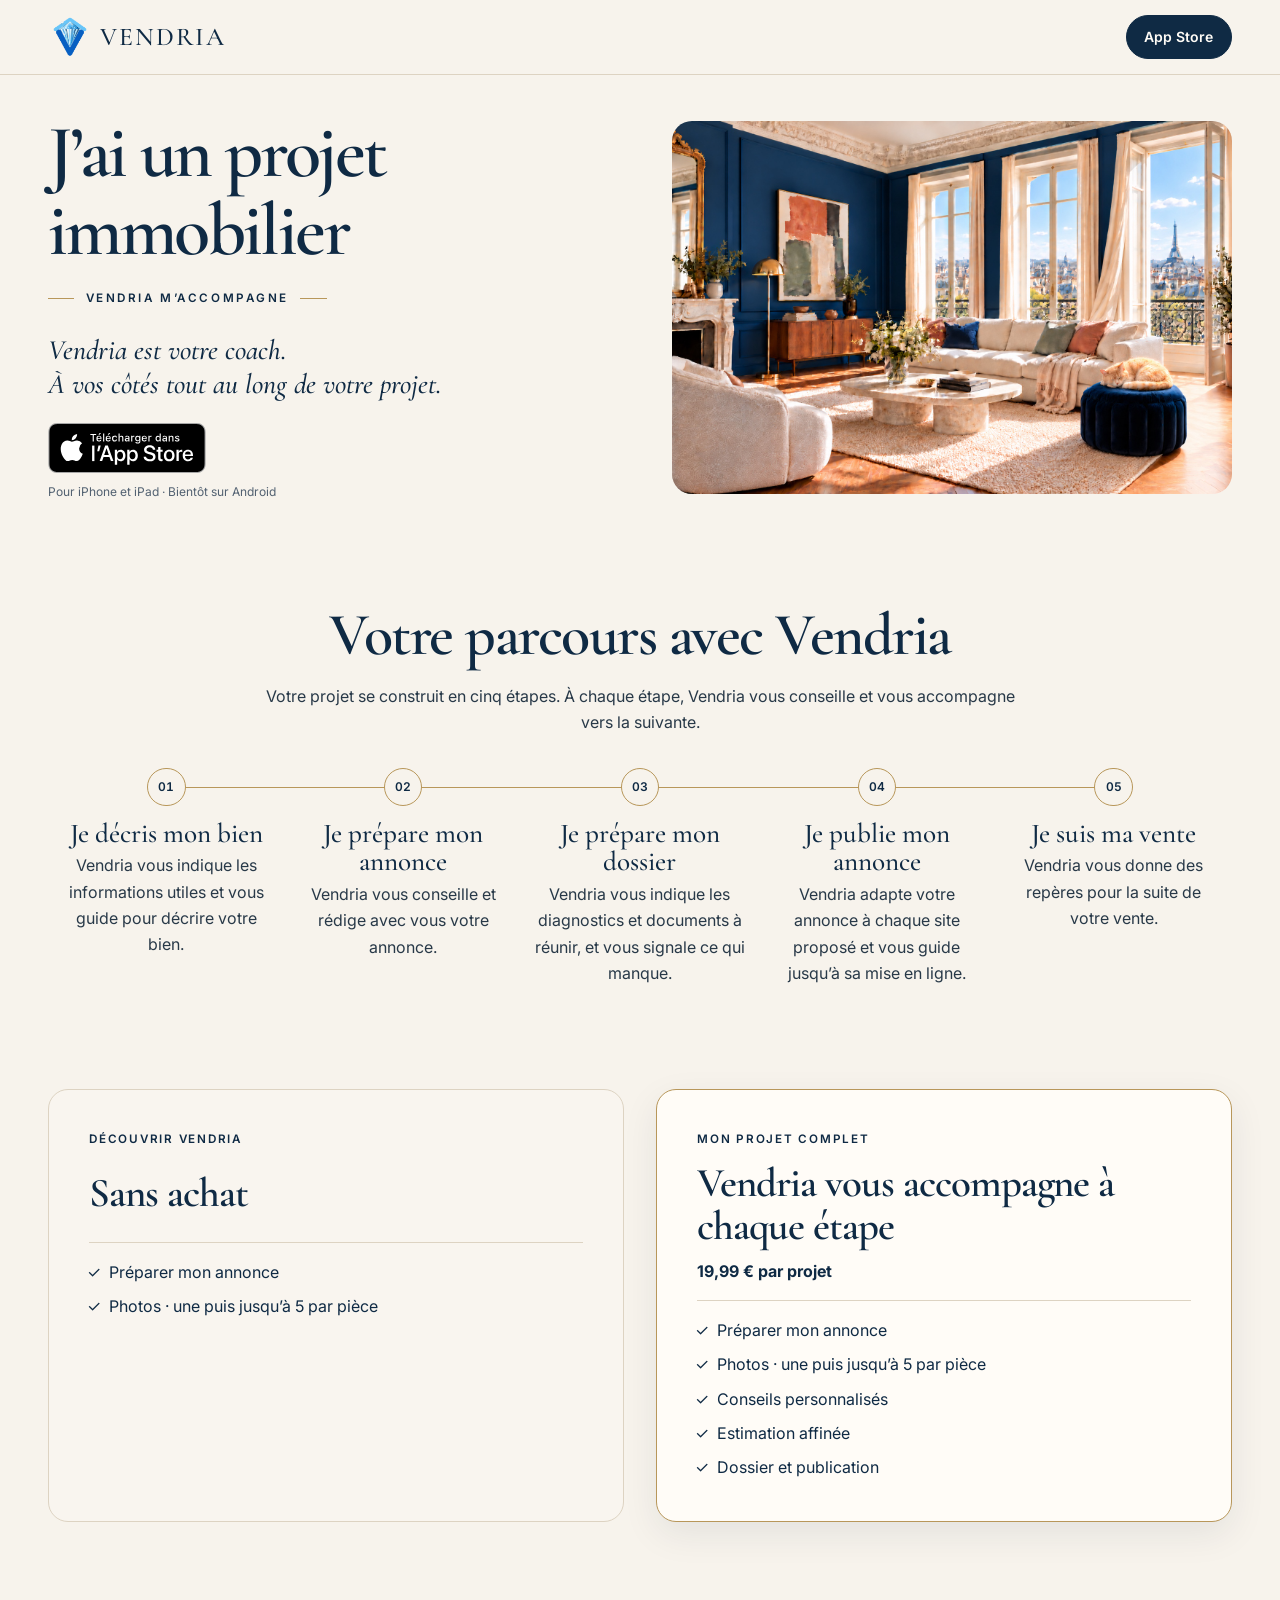
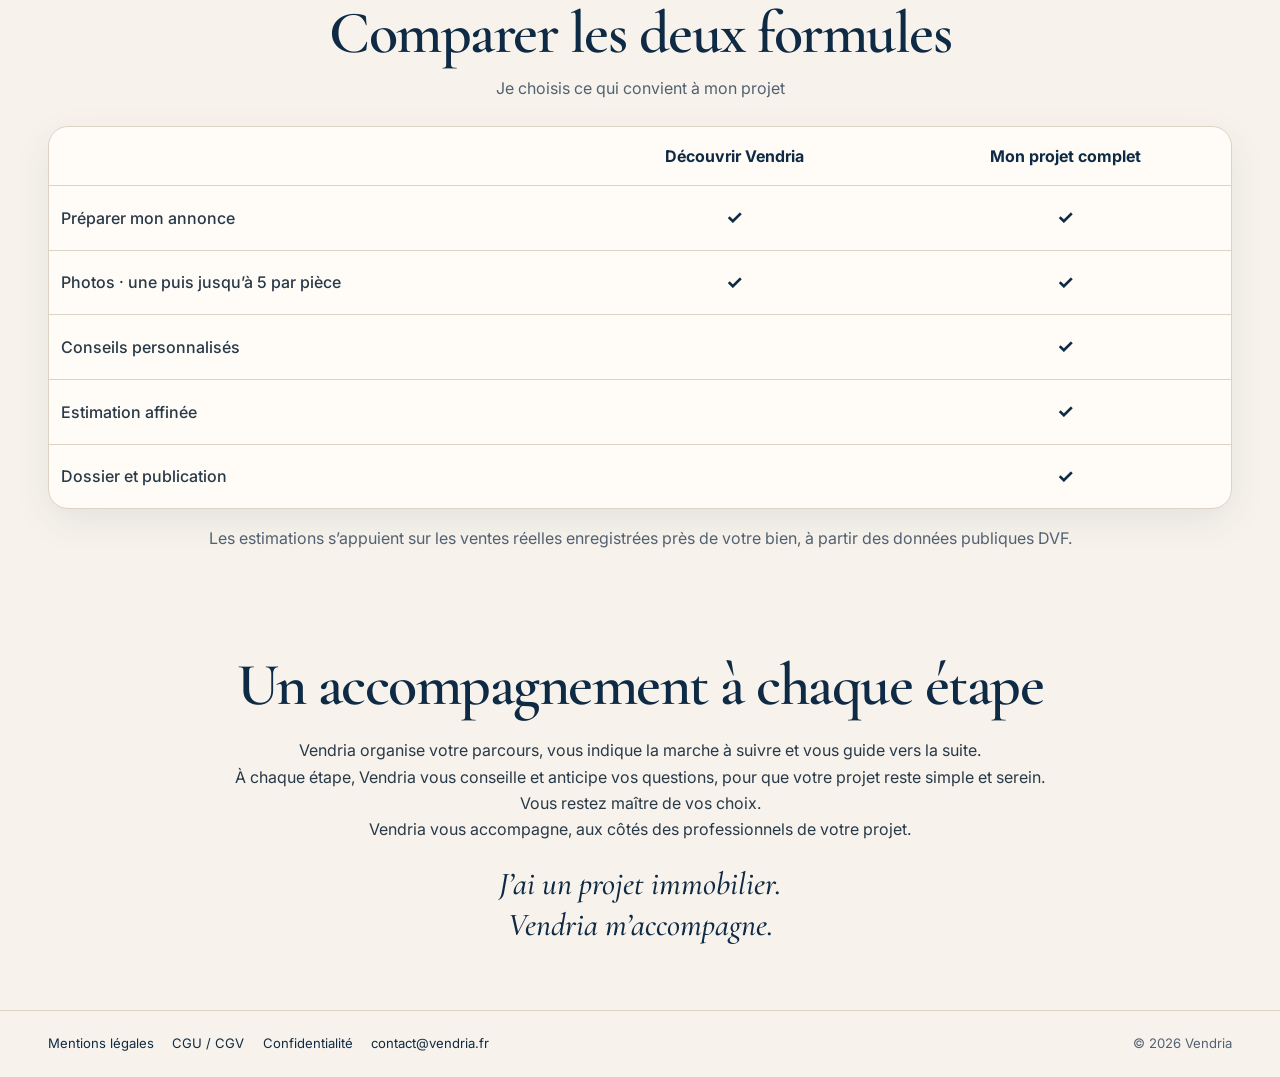
==== commit ece4a923: "5. Rendre l’accès App Store visible sur mobile" ====
--- a/index.html
+++ b/index.html
@@ -21,7 +21,7 @@
   <header class="site-header">
     <div class="shell header-inner">
       <a class="wordmark" href="index.html" aria-label="Vendria — Accueil"><img src="logo-vendria.png" width="44" height="44" alt=""><span>VENDRIA</span></a>
-      <a class="download-link" href="https://apps.apple.com/fr/app/vendria-immobilier/id6817850161">Télécharger</a>
+      <a class="download-link" href="https://apps.apple.com/fr/app/vendria-immobilier/id6817850161">App Store</a>
     </div>
   </header>
 
--- a/style.css
+++ b/style.css
@@ -356,3 +356,22 @@
   .step-number { left: calc(50% - 1.2rem); }
   .timeline li:not(:last-child)::before { content: none; }
 }
+
+@media (max-width: 40rem) {
+  .site-header {
+    position: sticky;
+    top: 0;
+    z-index: 10;
+    background: rgb(247 243 236 / 96%);
+    backdrop-filter: blur(10px);
+  }
+
+  .download-link {
+    min-height: 2.9rem;
+    padding-inline: 1.25rem;
+    box-shadow: 0 6px 18px rgb(15 42 68 / 20%);
+  }
+
+  .store-badge { width: min(12rem, 100%); }
+  .store-badge img { width: 100%; height: auto; }
+}
